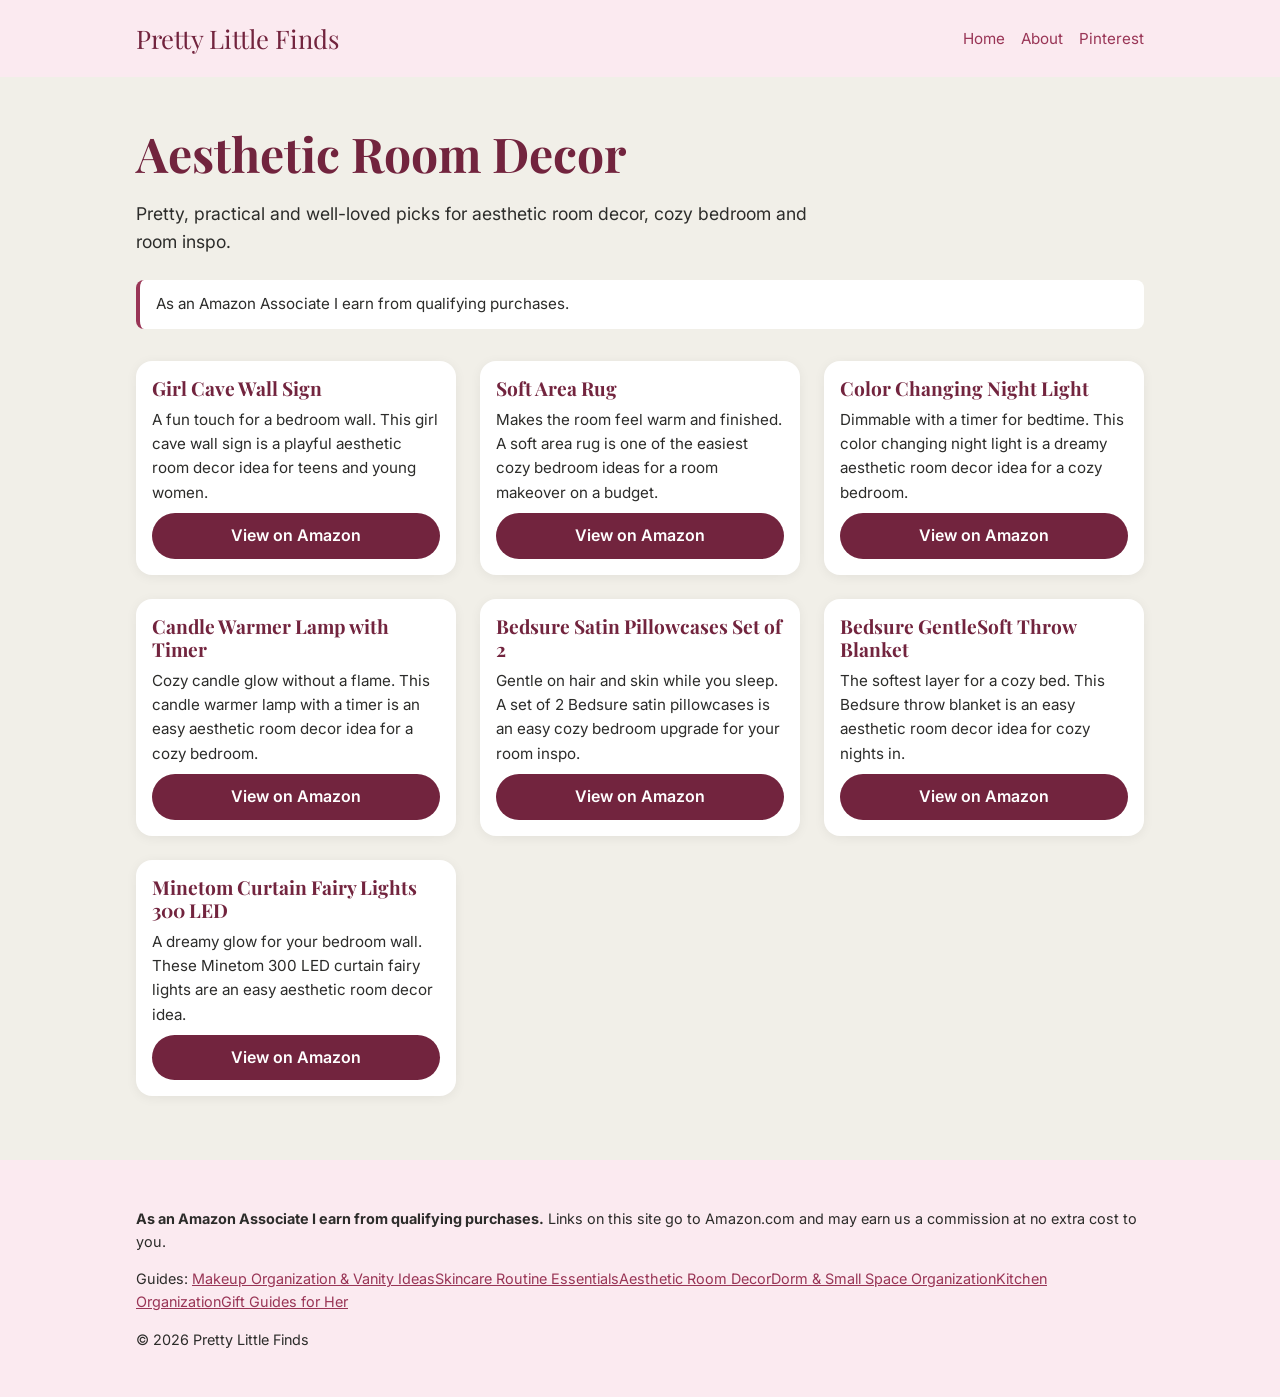
==== aesthetic-room-decor/index.html @ 6fb54f19 "Web: guías por categoría, about y aviso de afiliado" ====
<!doctype html>
<html lang="en">
<head>
<meta charset="utf-8">
<meta name="viewport" content="width=device-width, initial-scale=1">
<title>Aesthetic Room Decor | Pretty Little Finds</title>
<meta name="description" content="Aesthetic aesthetic room decor ideas and finds.">
<link rel="stylesheet" href="/estilos.css">
</head>
<body>
<header><div class="cont"><a class="marca" href="/">Pretty Little Finds</a>
<nav><a href="/">Home</a><a href="/about/">About</a><a href="https://www.pinterest.com/prettylittlefindscol/" rel="noopener">Pinterest</a></nav></div></header>
<main class="cont">
<h1>Aesthetic Room Decor</h1><p class="intro">Pretty, practical and well-loved picks for aesthetic room decor, cozy bedroom and room inspo.</p><p class="aviso">As an Amazon Associate I earn from qualifying purchases.</p><div class="rejilla"><article class="tarjeta"><div class="txt"><h2>Girl Cave Wall Sign</h2><p>A fun touch for a bedroom wall. This girl cave wall sign is a playful aesthetic room decor idea for teens and young women.</p><a class="boton" href="https://www.amazon.com/dp/B08M387W6Q?tag=prettyli0f409-20" rel="sponsored nofollow noopener" target="_blank">View on Amazon</a></div></article><article class="tarjeta"><div class="txt"><h2>Soft Area Rug</h2><p>Makes the room feel warm and finished. A soft area rug is one of the easiest cozy bedroom ideas for a room makeover on a budget.</p><a class="boton" href="https://www.amazon.com/dp/B085C9LRJB?tag=prettyli0f409-20" rel="sponsored nofollow noopener" target="_blank">View on Amazon</a></div></article><article class="tarjeta"><div class="txt"><h2>Color Changing Night Light</h2><p>Dimmable with a timer for bedtime. This color changing night light is a dreamy aesthetic room decor idea for a cozy bedroom.</p><a class="boton" href="https://www.amazon.com/dp/B0CZ7ZP44X?tag=prettyli0f409-20" rel="sponsored nofollow noopener" target="_blank">View on Amazon</a></div></article><article class="tarjeta"><div class="txt"><h2>Candle Warmer Lamp with Timer</h2><p>Cozy candle glow without a flame. This candle warmer lamp with a timer is an easy aesthetic room decor idea for a cozy bedroom.</p><a class="boton" href="https://www.amazon.com/dp/B0BSH75KZ3?tag=prettyli0f409-20" rel="sponsored nofollow noopener" target="_blank">View on Amazon</a></div></article><article class="tarjeta"><div class="txt"><h2>Bedsure Satin Pillowcases Set of 2</h2><p>Gentle on hair and skin while you sleep. A set of 2 Bedsure satin pillowcases is an easy cozy bedroom upgrade for your room inspo.</p><a class="boton" href="https://www.amazon.com/dp/B0725WFLMB?tag=prettyli0f409-20" rel="sponsored nofollow noopener" target="_blank">View on Amazon</a></div></article><article class="tarjeta"><div class="txt"><h2>Bedsure GentleSoft Throw Blanket</h2><p>The softest layer for a cozy bed. This Bedsure throw blanket is an easy aesthetic room decor idea for cozy nights in.</p><a class="boton" href="https://www.amazon.com/dp/B0FHB51R29?tag=prettyli0f409-20" rel="sponsored nofollow noopener" target="_blank">View on Amazon</a></div></article><article class="tarjeta"><div class="txt"><h2>Minetom Curtain Fairy Lights 300 LED</h2><p>A dreamy glow for your bedroom wall. These Minetom 300 LED curtain fairy lights are an easy aesthetic room decor idea.</p><a class="boton" href="https://www.amazon.com/dp/B0DG92NWYG?tag=prettyli0f409-20" rel="sponsored nofollow noopener" target="_blank">View on Amazon</a></div></article></div>
</main>
<footer><div class="cont">
<p><strong>As an Amazon Associate I earn from qualifying purchases.</strong> Links on this site go to Amazon.com and may earn us a commission at no extra cost to you.</p>
<p>Guides: <a href="/makeup-organization-vanity-ideas/">Makeup Organization &amp; Vanity Ideas</a><a href="/skincare-routine-essentials/">Skincare Routine Essentials</a><a href="/aesthetic-room-decor/">Aesthetic Room Decor</a><a href="/dorm-small-space-organization/">Dorm &amp; Small Space Organization</a><a href="/kitchen-organization/">Kitchen Organization</a><a href="/gift-guides-for-her/">Gift Guides for Her</a></p>
<p>© 2026 Pretty Little Finds</p>
</div></footer>
</body>
</html>
---- estilos.css ----
:root{--fondo:#FBEAF0;--primario:#72243E;--secundario:#993556;--neutro:#F1EFE8;--texto:#2C2C2A}
@font-face{font-family:Playfair;src:url(/fuentes/PlayfairDisplay.ttf);font-display:swap}
@font-face{font-family:Inter;src:url(/fuentes/Inter.ttf);font-display:swap}
*{box-sizing:border-box}
body{margin:0;font-family:Inter,system-ui,sans-serif;color:var(--texto);background:var(--neutro);line-height:1.6}
a{color:var(--secundario)}
header,footer{background:var(--fondo)}
.cont{max-width:1040px;margin:0 auto;padding:0 16px}
header .cont{display:flex;justify-content:space-between;align-items:center;gap:16px;padding-top:18px;padding-bottom:18px;flex-wrap:wrap}
.marca{font-family:Playfair,Georgia,serif;font-size:1.6rem;color:var(--primario);text-decoration:none}
nav a{margin-left:16px;text-decoration:none;font-size:.95rem}
nav a:first-child{margin-left:0}
h1,h2,h3{font-family:Playfair,Georgia,serif;color:var(--primario);line-height:1.2}
h1{font-size:clamp(2rem,5vw,3rem);margin:48px 0 12px}
.intro{font-size:1.1rem;max-width:680px}
.aviso{background:#fff;border-left:4px solid var(--secundario);padding:12px 16px;border-radius:8px;font-size:.95rem;margin:24px 0}
.rejilla{display:grid;grid-template-columns:repeat(auto-fill,minmax(240px,1fr));gap:24px;margin:32px 0 64px}
.tarjeta{background:#fff;border-radius:16px;overflow:hidden;box-shadow:0 2px 12px rgba(0,0,0,.06);display:flex;flex-direction:column}
.tarjeta .txt{padding:16px;display:flex;flex-direction:column;gap:8px;flex:1}
.tarjeta h2,.tarjeta h3{margin:0;font-size:1.2rem}
.tarjeta p{margin:0;font-size:.95rem}
.boton{margin-top:auto;display:inline-block;background:var(--primario);color:#fff;text-decoration:none;padding:10px 16px;border-radius:999px;text-align:center;font-weight:600}
.boton:hover{background:var(--secundario)}
footer .cont{padding-top:32px;padding-bottom:32px;font-size:.9rem}
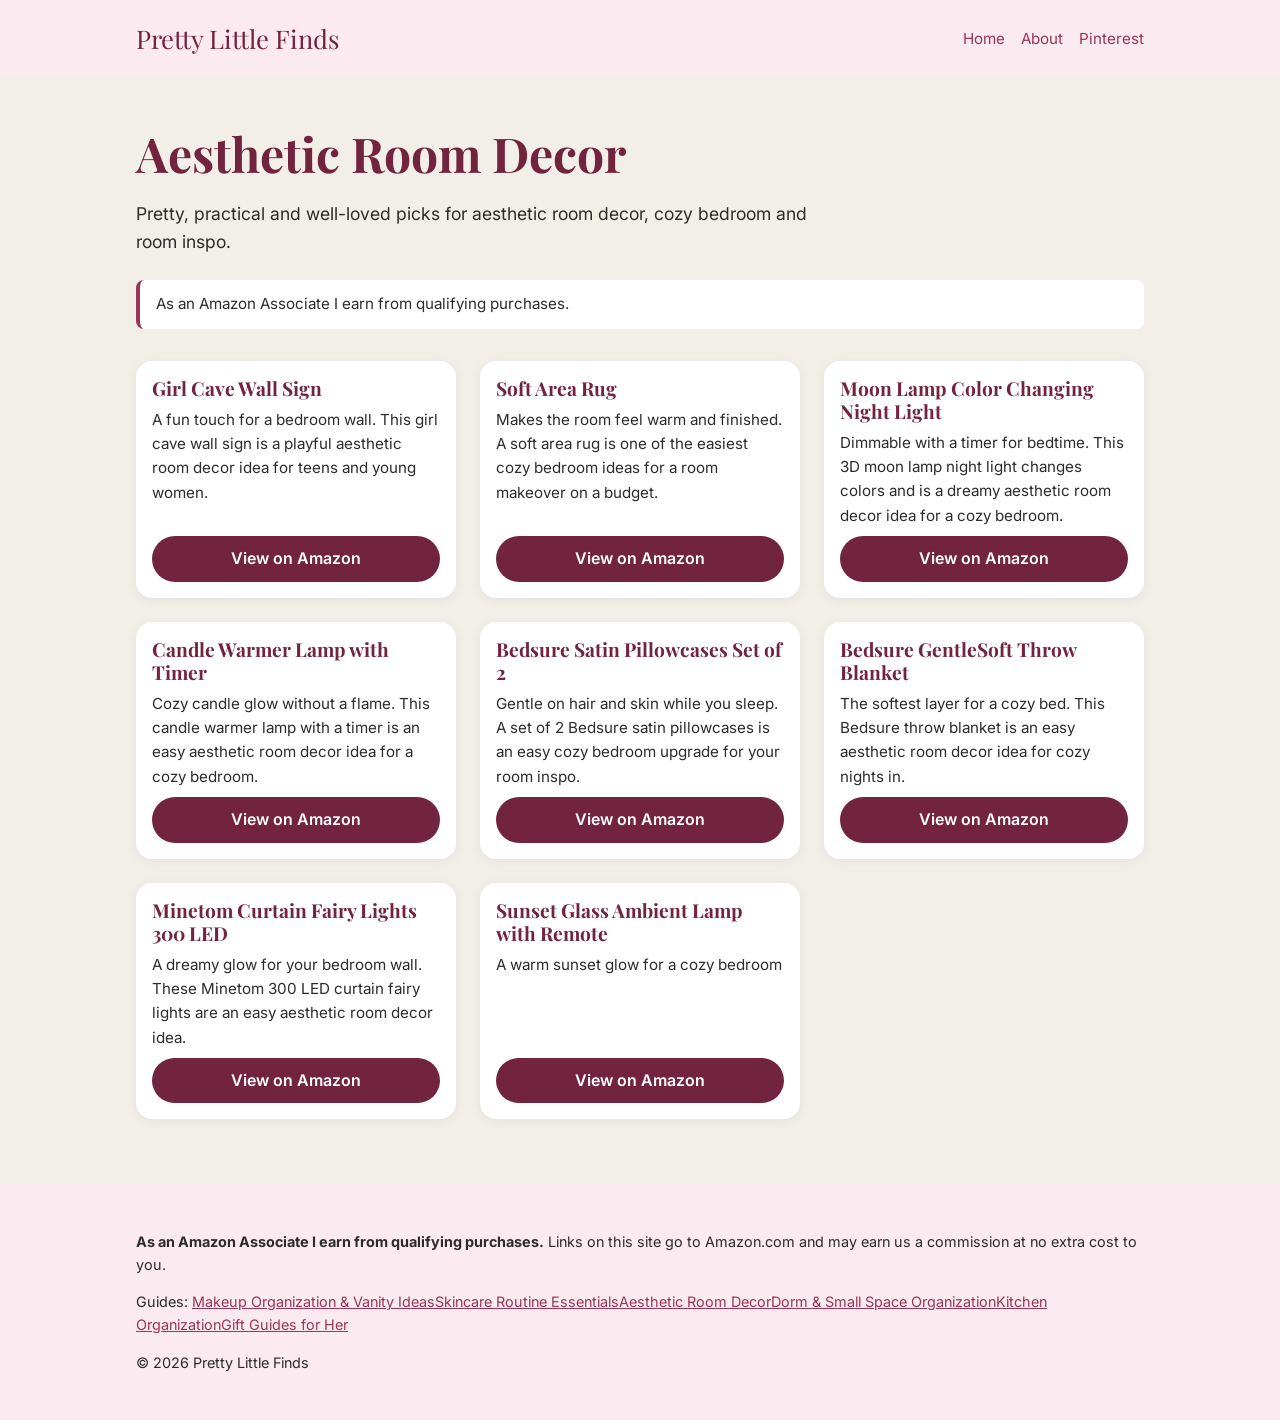
==== commit 4595fb26: "Pines 2026-11-17" ====
--- a/aesthetic-room-decor/index.html
+++ b/aesthetic-room-decor/index.html
@@ -11,7 +11,7 @@
 <header><div class="cont"><a class="marca" href="/">Pretty Little Finds</a>
 <nav><a href="/">Home</a><a href="/about/">About</a><a href="https://www.pinterest.com/prettylittlefindscol/" rel="noopener">Pinterest</a></nav></div></header>
 <main class="cont">
-<h1>Aesthetic Room Decor</h1><p class="intro">Pretty, practical and well-loved picks for aesthetic room decor, cozy bedroom and room inspo.</p><p class="aviso">As an Amazon Associate I earn from qualifying purchases.</p><div class="rejilla"><article class="tarjeta"><div class="txt"><h2>Girl Cave Wall Sign</h2><p>A fun touch for a bedroom wall. This girl cave wall sign is a playful aesthetic room decor idea for teens and young women.</p><a class="boton" href="https://www.amazon.com/dp/B08M387W6Q?tag=prettyli0f409-20" rel="sponsored nofollow noopener" target="_blank">View on Amazon</a></div></article><article class="tarjeta"><div class="txt"><h2>Soft Area Rug</h2><p>Makes the room feel warm and finished. A soft area rug is one of the easiest cozy bedroom ideas for a room makeover on a budget.</p><a class="boton" href="https://www.amazon.com/dp/B085C9LRJB?tag=prettyli0f409-20" rel="sponsored nofollow noopener" target="_blank">View on Amazon</a></div></article><article class="tarjeta"><div class="txt"><h2>Color Changing Night Light</h2><p>Dimmable with a timer for bedtime. This color changing night light is a dreamy aesthetic room decor idea for a cozy bedroom.</p><a class="boton" href="https://www.amazon.com/dp/B0CZ7ZP44X?tag=prettyli0f409-20" rel="sponsored nofollow noopener" target="_blank">View on Amazon</a></div></article><article class="tarjeta"><div class="txt"><h2>Candle Warmer Lamp with Timer</h2><p>Cozy candle glow without a flame. This candle warmer lamp with a timer is an easy aesthetic room decor idea for a cozy bedroom.</p><a class="boton" href="https://www.amazon.com/dp/B0BSH75KZ3?tag=prettyli0f409-20" rel="sponsored nofollow noopener" target="_blank">View on Amazon</a></div></article><article class="tarjeta"><div class="txt"><h2>Bedsure Satin Pillowcases Set of 2</h2><p>Gentle on hair and skin while you sleep. A set of 2 Bedsure satin pillowcases is an easy cozy bedroom upgrade for your room inspo.</p><a class="boton" href="https://www.amazon.com/dp/B0725WFLMB?tag=prettyli0f409-20" rel="sponsored nofollow noopener" target="_blank">View on Amazon</a></div></article><article class="tarjeta"><div class="txt"><h2>Bedsure GentleSoft Throw Blanket</h2><p>The softest layer for a cozy bed. This Bedsure throw blanket is an easy aesthetic room decor idea for cozy nights in.</p><a class="boton" href="https://www.amazon.com/dp/B0FHB51R29?tag=prettyli0f409-20" rel="sponsored nofollow noopener" target="_blank">View on Amazon</a></div></article><article class="tarjeta"><div class="txt"><h2>Minetom Curtain Fairy Lights 300 LED</h2><p>A dreamy glow for your bedroom wall. These Minetom 300 LED curtain fairy lights are an easy aesthetic room decor idea.</p><a class="boton" href="https://www.amazon.com/dp/B0DG92NWYG?tag=prettyli0f409-20" rel="sponsored nofollow noopener" target="_blank">View on Amazon</a></div></article></div>
+<h1>Aesthetic Room Decor</h1><p class="intro">Pretty, practical and well-loved picks for aesthetic room decor, cozy bedroom and room inspo.</p><p class="aviso">As an Amazon Associate I earn from qualifying purchases.</p><div class="rejilla"><article class="tarjeta"><div class="txt"><h2>Girl Cave Wall Sign</h2><p>A fun touch for a bedroom wall. This girl cave wall sign is a playful aesthetic room decor idea for teens and young women.</p><a class="boton" href="https://www.amazon.com/dp/B08M387W6Q?tag=prettyli0f409-20" rel="sponsored nofollow noopener" target="_blank">View on Amazon</a></div></article><article class="tarjeta"><div class="txt"><h2>Soft Area Rug</h2><p>Makes the room feel warm and finished. A soft area rug is one of the easiest cozy bedroom ideas for a room makeover on a budget.</p><a class="boton" href="https://www.amazon.com/dp/B085C9LRJB?tag=prettyli0f409-20" rel="sponsored nofollow noopener" target="_blank">View on Amazon</a></div></article><article class="tarjeta"><div class="txt"><h2>Moon Lamp Color Changing Night Light</h2><p>Dimmable with a timer for bedtime. This 3D moon lamp night light changes colors and is a dreamy aesthetic room decor idea for a cozy bedroom.</p><a class="boton" href="https://www.amazon.com/dp/B07FDXY48N?tag=prettyli0f409-20" rel="sponsored nofollow noopener" target="_blank">View on Amazon</a></div></article><article class="tarjeta"><div class="txt"><h2>Candle Warmer Lamp with Timer</h2><p>Cozy candle glow without a flame. This candle warmer lamp with a timer is an easy aesthetic room decor idea for a cozy bedroom.</p><a class="boton" href="https://www.amazon.com/dp/B0CTJGJL2T?tag=prettyli0f409-20" rel="sponsored nofollow noopener" target="_blank">View on Amazon</a></div></article><article class="tarjeta"><div class="txt"><h2>Bedsure Satin Pillowcases Set of 2</h2><p>Gentle on hair and skin while you sleep. A set of 2 Bedsure satin pillowcases is an easy cozy bedroom upgrade for your room inspo.</p><a class="boton" href="https://www.amazon.com/dp/B0725WFLMB?tag=prettyli0f409-20" rel="sponsored nofollow noopener" target="_blank">View on Amazon</a></div></article><article class="tarjeta"><div class="txt"><h2>Bedsure GentleSoft Throw Blanket</h2><p>The softest layer for a cozy bed. This Bedsure throw blanket is an easy aesthetic room decor idea for cozy nights in.</p><a class="boton" href="https://www.amazon.com/dp/B0BPLB81LX?tag=prettyli0f409-20" rel="sponsored nofollow noopener" target="_blank">View on Amazon</a></div></article><article class="tarjeta"><div class="txt"><h2>Minetom Curtain Fairy Lights 300 LED</h2><p>A dreamy glow for your bedroom wall. These Minetom 300 LED curtain fairy lights are an easy aesthetic room decor idea.</p><a class="boton" href="https://www.amazon.com/dp/B0CYLKRRQX?tag=prettyli0f409-20" rel="sponsored nofollow noopener" target="_blank">View on Amazon</a></div></article><article class="tarjeta"><div class="txt"><h2>Sunset Glass Ambient Lamp with Remote</h2><p>A warm sunset glow for a cozy bedroom</p><a class="boton" href="https://www.amazon.com/dp/B0DG92NWYG?tag=prettyli0f409-20" rel="sponsored nofollow noopener" target="_blank">View on Amazon</a></div></article></div>
 </main>
 <footer><div class="cont">
 <p><strong>As an Amazon Associate I earn from qualifying purchases.</strong> Links on this site go to Amazon.com and may earn us a commission at no extra cost to you.</p>
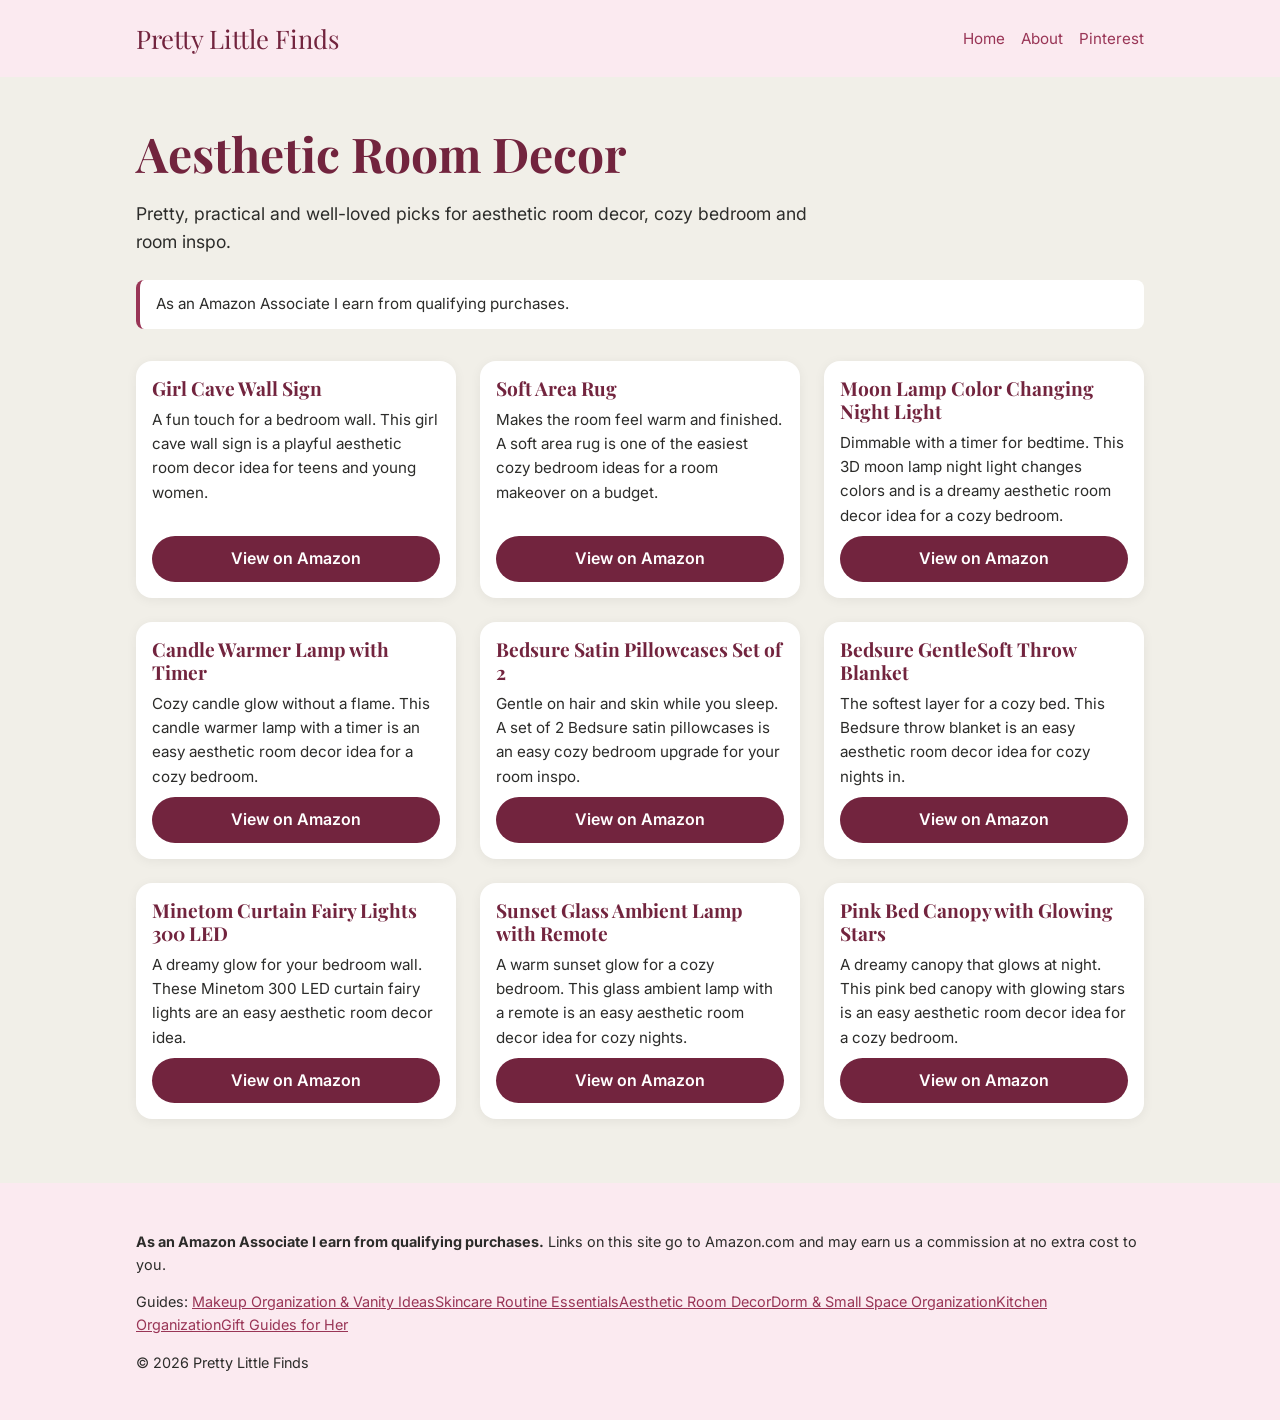
==== commit caee5362: "Pines 2026-11-17" ====
--- a/aesthetic-room-decor/index.html
+++ b/aesthetic-room-decor/index.html
@@ -11,7 +11,7 @@
 <header><div class="cont"><a class="marca" href="/">Pretty Little Finds</a>
 <nav><a href="/">Home</a><a href="/about/">About</a><a href="https://www.pinterest.com/prettylittlefindscol/" rel="noopener">Pinterest</a></nav></div></header>
 <main class="cont">
-<h1>Aesthetic Room Decor</h1><p class="intro">Pretty, practical and well-loved picks for aesthetic room decor, cozy bedroom and room inspo.</p><p class="aviso">As an Amazon Associate I earn from qualifying purchases.</p><div class="rejilla"><article class="tarjeta"><div class="txt"><h2>Girl Cave Wall Sign</h2><p>A fun touch for a bedroom wall. This girl cave wall sign is a playful aesthetic room decor idea for teens and young women.</p><a class="boton" href="https://www.amazon.com/dp/B08M387W6Q?tag=prettyli0f409-20" rel="sponsored nofollow noopener" target="_blank">View on Amazon</a></div></article><article class="tarjeta"><div class="txt"><h2>Soft Area Rug</h2><p>Makes the room feel warm and finished. A soft area rug is one of the easiest cozy bedroom ideas for a room makeover on a budget.</p><a class="boton" href="https://www.amazon.com/dp/B085C9LRJB?tag=prettyli0f409-20" rel="sponsored nofollow noopener" target="_blank">View on Amazon</a></div></article><article class="tarjeta"><div class="txt"><h2>Moon Lamp Color Changing Night Light</h2><p>Dimmable with a timer for bedtime. This 3D moon lamp night light changes colors and is a dreamy aesthetic room decor idea for a cozy bedroom.</p><a class="boton" href="https://www.amazon.com/dp/B07FDXY48N?tag=prettyli0f409-20" rel="sponsored nofollow noopener" target="_blank">View on Amazon</a></div></article><article class="tarjeta"><div class="txt"><h2>Candle Warmer Lamp with Timer</h2><p>Cozy candle glow without a flame. This candle warmer lamp with a timer is an easy aesthetic room decor idea for a cozy bedroom.</p><a class="boton" href="https://www.amazon.com/dp/B0CTJGJL2T?tag=prettyli0f409-20" rel="sponsored nofollow noopener" target="_blank">View on Amazon</a></div></article><article class="tarjeta"><div class="txt"><h2>Bedsure Satin Pillowcases Set of 2</h2><p>Gentle on hair and skin while you sleep. A set of 2 Bedsure satin pillowcases is an easy cozy bedroom upgrade for your room inspo.</p><a class="boton" href="https://www.amazon.com/dp/B0725WFLMB?tag=prettyli0f409-20" rel="sponsored nofollow noopener" target="_blank">View on Amazon</a></div></article><article class="tarjeta"><div class="txt"><h2>Bedsure GentleSoft Throw Blanket</h2><p>The softest layer for a cozy bed. This Bedsure throw blanket is an easy aesthetic room decor idea for cozy nights in.</p><a class="boton" href="https://www.amazon.com/dp/B0BPLB81LX?tag=prettyli0f409-20" rel="sponsored nofollow noopener" target="_blank">View on Amazon</a></div></article><article class="tarjeta"><div class="txt"><h2>Minetom Curtain Fairy Lights 300 LED</h2><p>A dreamy glow for your bedroom wall. These Minetom 300 LED curtain fairy lights are an easy aesthetic room decor idea.</p><a class="boton" href="https://www.amazon.com/dp/B0CYLKRRQX?tag=prettyli0f409-20" rel="sponsored nofollow noopener" target="_blank">View on Amazon</a></div></article><article class="tarjeta"><div class="txt"><h2>Sunset Glass Ambient Lamp with Remote</h2><p>A warm sunset glow for a cozy bedroom</p><a class="boton" href="https://www.amazon.com/dp/B0DG92NWYG?tag=prettyli0f409-20" rel="sponsored nofollow noopener" target="_blank">View on Amazon</a></div></article></div>
+<h1>Aesthetic Room Decor</h1><p class="intro">Pretty, practical and well-loved picks for aesthetic room decor, cozy bedroom and room inspo.</p><p class="aviso">As an Amazon Associate I earn from qualifying purchases.</p><div class="rejilla"><article class="tarjeta"><div class="txt"><h2>Girl Cave Wall Sign</h2><p>A fun touch for a bedroom wall. This girl cave wall sign is a playful aesthetic room decor idea for teens and young women.</p><a class="boton" href="https://www.amazon.com/dp/B08M387W6Q?tag=prettyli0f409-20" rel="sponsored nofollow noopener" target="_blank">View on Amazon</a></div></article><article class="tarjeta"><div class="txt"><h2>Soft Area Rug</h2><p>Makes the room feel warm and finished. A soft area rug is one of the easiest cozy bedroom ideas for a room makeover on a budget.</p><a class="boton" href="https://www.amazon.com/dp/B085C9LRJB?tag=prettyli0f409-20" rel="sponsored nofollow noopener" target="_blank">View on Amazon</a></div></article><article class="tarjeta"><div class="txt"><h2>Moon Lamp Color Changing Night Light</h2><p>Dimmable with a timer for bedtime. This 3D moon lamp night light changes colors and is a dreamy aesthetic room decor idea for a cozy bedroom.</p><a class="boton" href="https://www.amazon.com/dp/B07FDXY48N?tag=prettyli0f409-20" rel="sponsored nofollow noopener" target="_blank">View on Amazon</a></div></article><article class="tarjeta"><div class="txt"><h2>Candle Warmer Lamp with Timer</h2><p>Cozy candle glow without a flame. This candle warmer lamp with a timer is an easy aesthetic room decor idea for a cozy bedroom.</p><a class="boton" href="https://www.amazon.com/dp/B0CTJGJL2T?tag=prettyli0f409-20" rel="sponsored nofollow noopener" target="_blank">View on Amazon</a></div></article><article class="tarjeta"><div class="txt"><h2>Bedsure Satin Pillowcases Set of 2</h2><p>Gentle on hair and skin while you sleep. A set of 2 Bedsure satin pillowcases is an easy cozy bedroom upgrade for your room inspo.</p><a class="boton" href="https://www.amazon.com/dp/B0725WFLMB?tag=prettyli0f409-20" rel="sponsored nofollow noopener" target="_blank">View on Amazon</a></div></article><article class="tarjeta"><div class="txt"><h2>Bedsure GentleSoft Throw Blanket</h2><p>The softest layer for a cozy bed. This Bedsure throw blanket is an easy aesthetic room decor idea for cozy nights in.</p><a class="boton" href="https://www.amazon.com/dp/B0BPLB81LX?tag=prettyli0f409-20" rel="sponsored nofollow noopener" target="_blank">View on Amazon</a></div></article><article class="tarjeta"><div class="txt"><h2>Minetom Curtain Fairy Lights 300 LED</h2><p>A dreamy glow for your bedroom wall. These Minetom 300 LED curtain fairy lights are an easy aesthetic room decor idea.</p><a class="boton" href="https://www.amazon.com/dp/B0CYLKRRQX?tag=prettyli0f409-20" rel="sponsored nofollow noopener" target="_blank">View on Amazon</a></div></article><article class="tarjeta"><div class="txt"><h2>Sunset Glass Ambient Lamp with Remote</h2><p>A warm sunset glow for a cozy bedroom. This glass ambient lamp with a remote is an easy aesthetic room decor idea for cozy nights.</p><a class="boton" href="https://www.amazon.com/dp/B0DG92NWYG?tag=prettyli0f409-20" rel="sponsored nofollow noopener" target="_blank">View on Amazon</a></div></article><article class="tarjeta"><div class="txt"><h2>Pink Bed Canopy with Glowing Stars</h2><p>A dreamy canopy that glows at night. This pink bed canopy with glowing stars is an easy aesthetic room decor idea for a cozy bedroom.</p><a class="boton" href="https://www.amazon.com/dp/B089DDX4XT?tag=prettyli0f409-20" rel="sponsored nofollow noopener" target="_blank">View on Amazon</a></div></article></div>
 </main>
 <footer><div class="cont">
 <p><strong>As an Amazon Associate I earn from qualifying purchases.</strong> Links on this site go to Amazon.com and may earn us a commission at no extra cost to you.</p>
